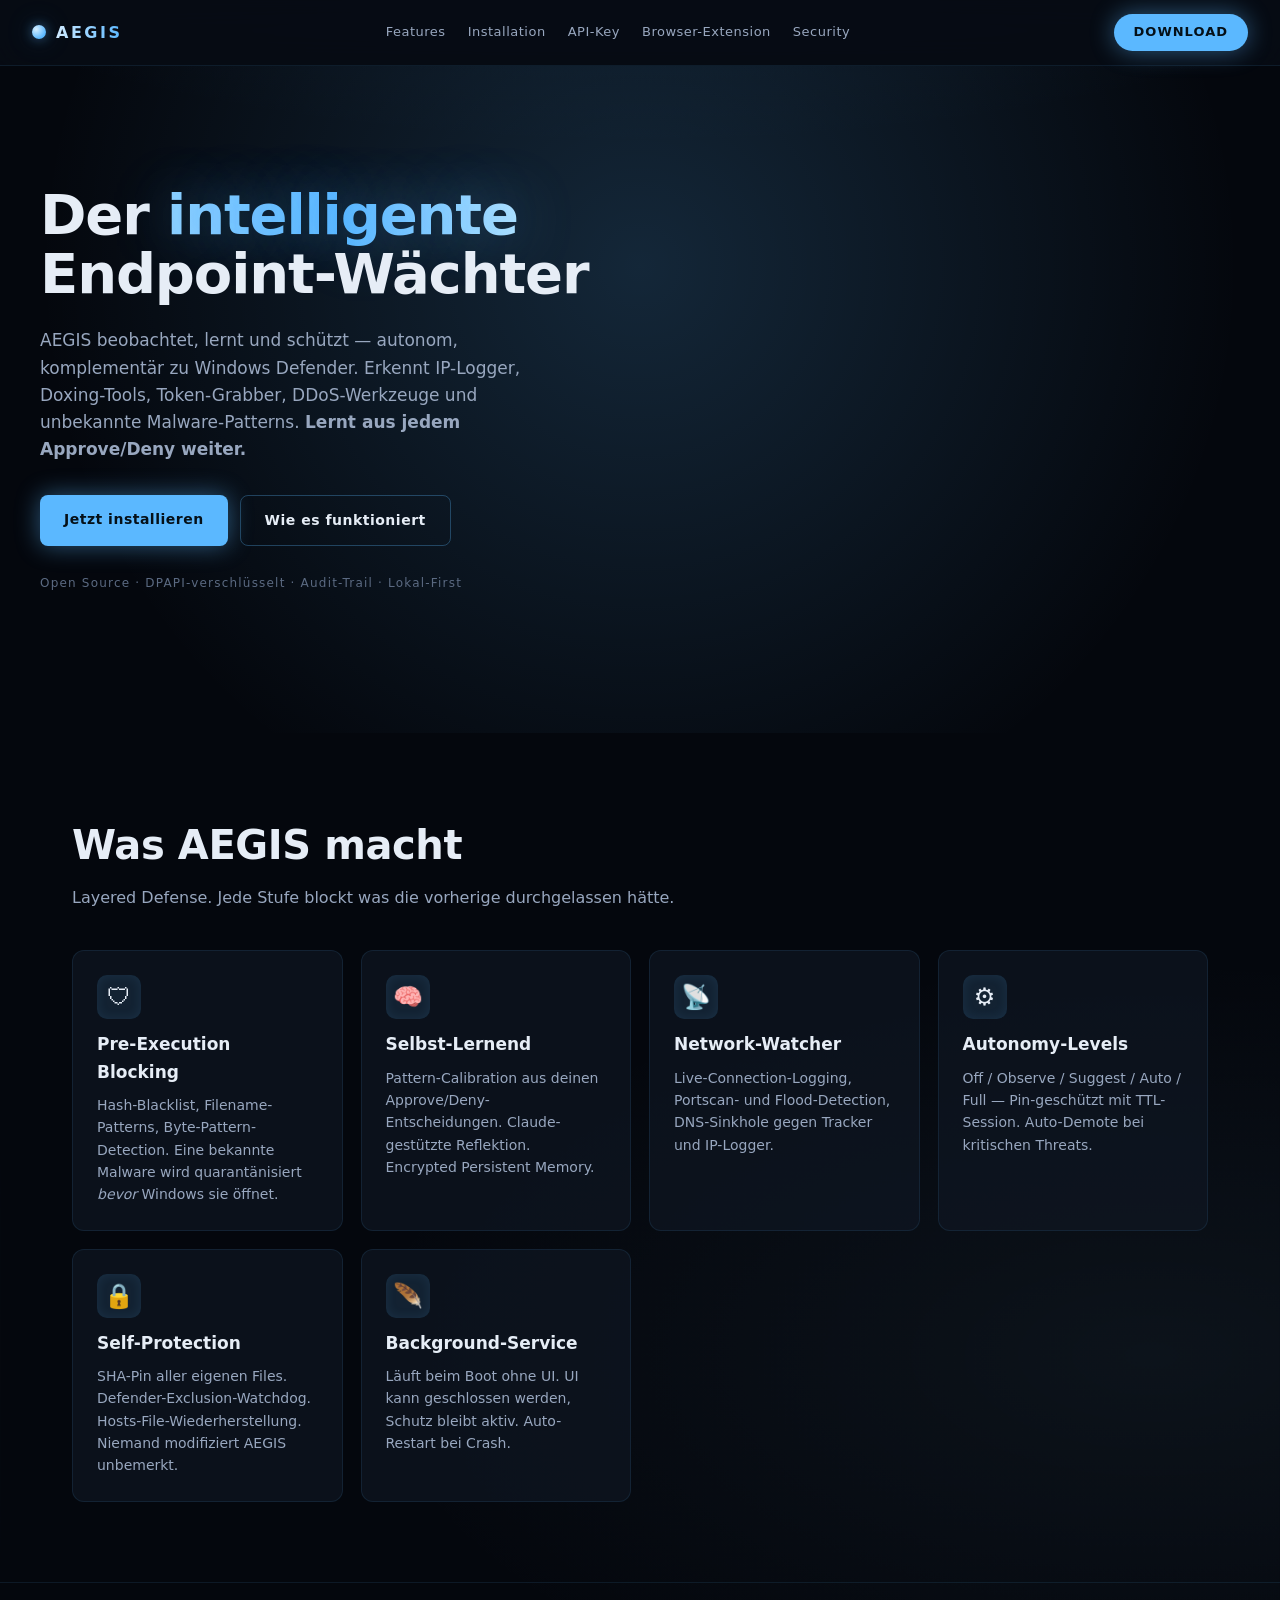
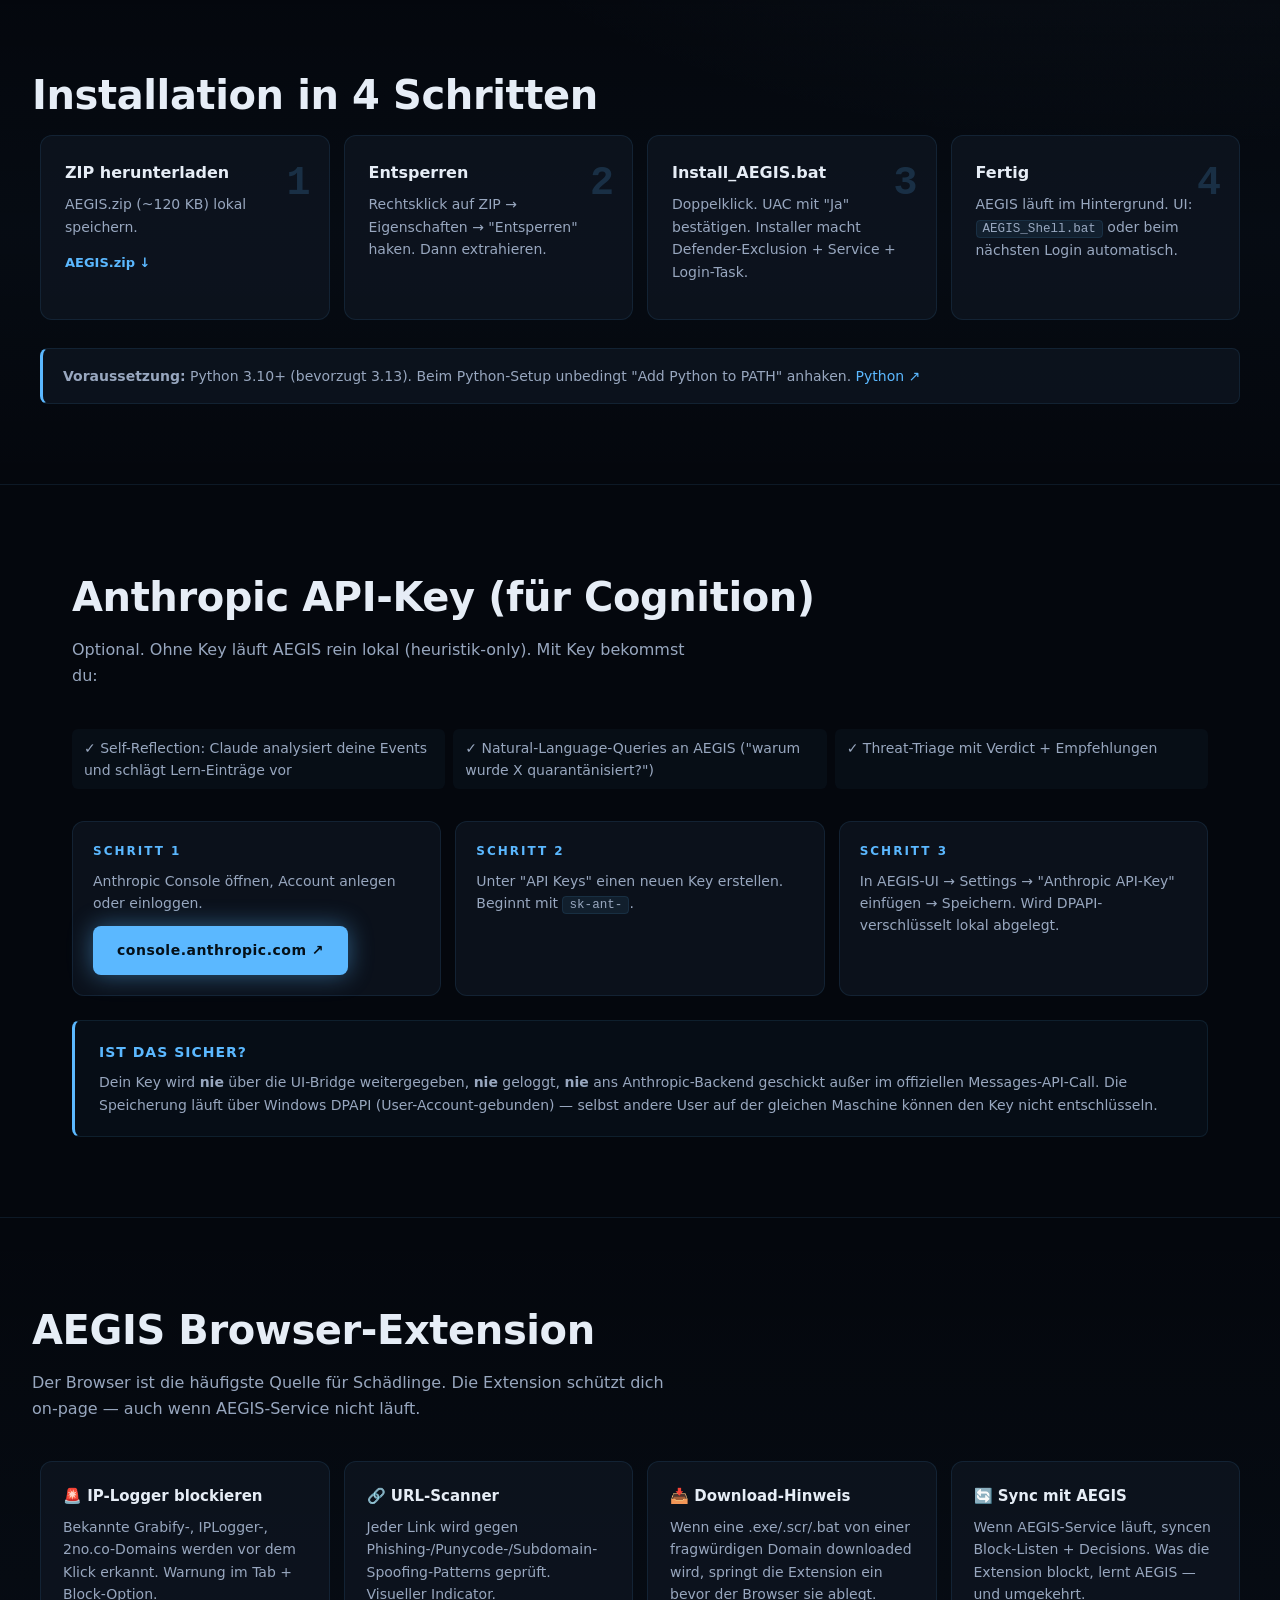
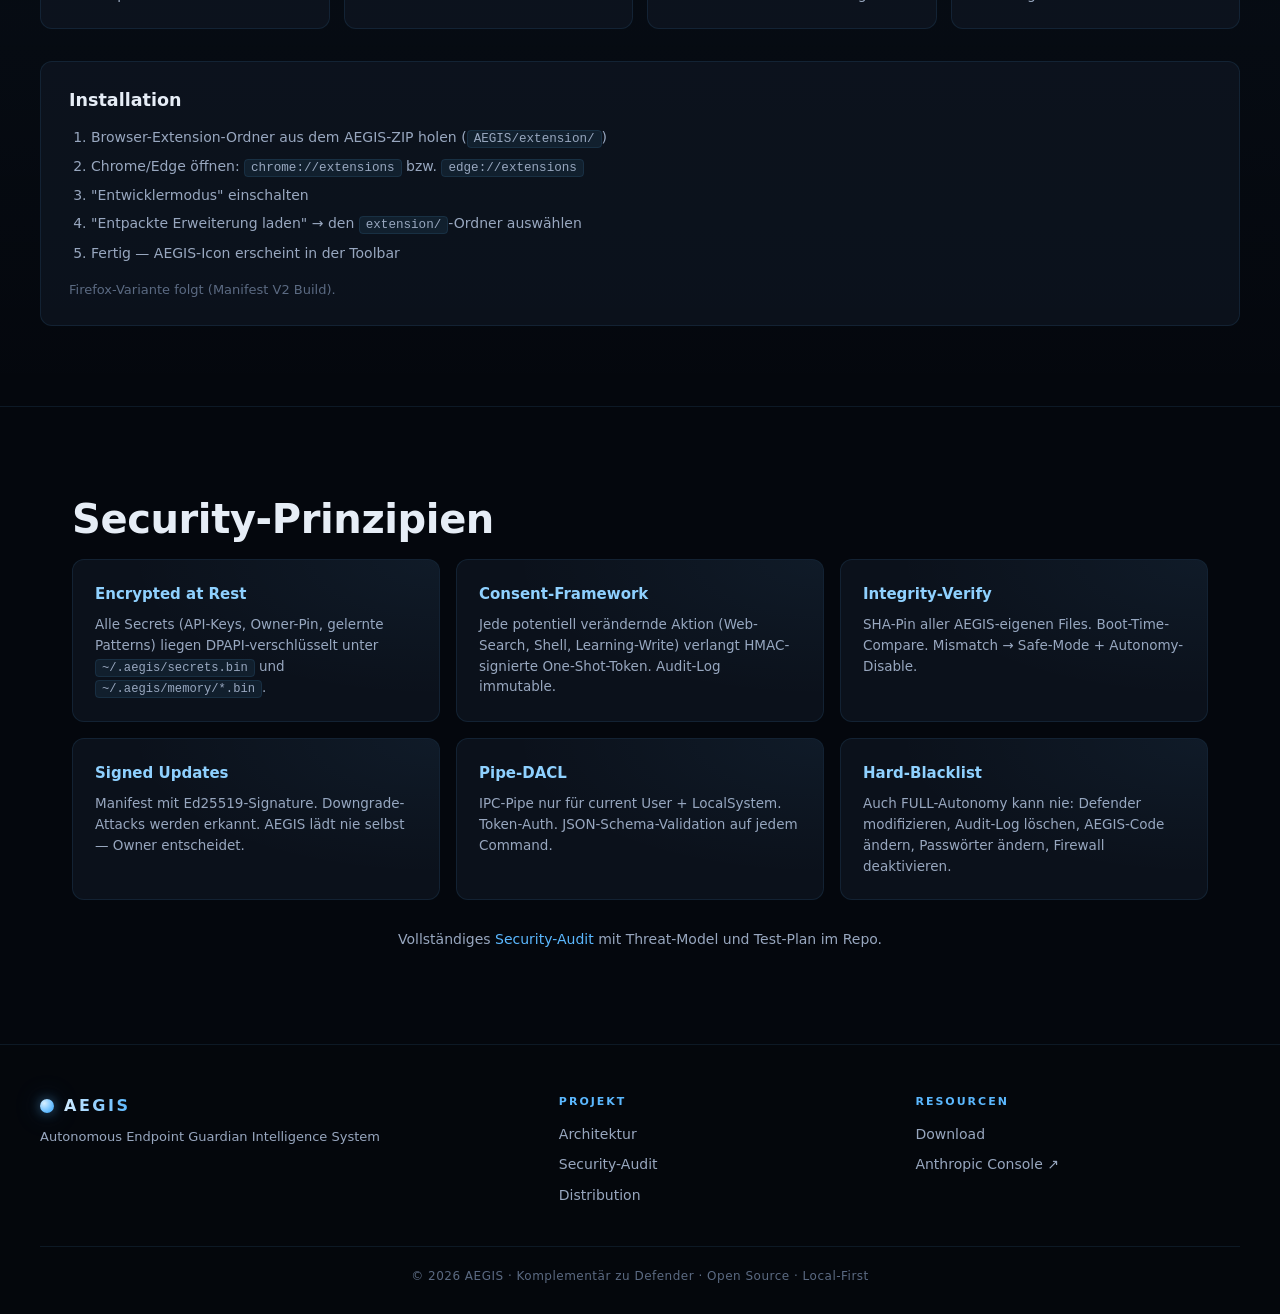
==== website/index.html @ 9c1d5b01 "AEGIS v2.1.0 - Security-Ops UI, persistent learning baseline, hardened watchers, full-scan + quarant" ====
<!DOCTYPE html>
<html lang="de">
<head>
<meta charset="utf-8">
<title>AEGIS — Autonomous Endpoint Guardian</title>
<meta name="viewport" content="width=device-width, initial-scale=1">
<meta name="description" content="AEGIS — der intelligente Endpoint-Wächter. Komplementär zu Defender. Lernt selbständig. Open Source.">
<link rel="stylesheet" href="style.css">
</head>
<body>

<header class="topbar">
  <div class="brand">
    <span class="logo-dot"></span>
    <span class="logo-text">AEGIS</span>
  </div>
  <nav>
    <a href="#features">Features</a>
    <a href="#install">Installation</a>
    <a href="#api">API-Key</a>
    <a href="#extension">Browser-Extension</a>
    <a href="#security">Security</a>
  </nav>
  <a class="cta-pill" href="#install">Download</a>
</header>

<!-- HERO -->
<section class="hero">
  <div class="hero-glow"></div>
  <div class="hero-grid">
    <div class="hero-left">
      <h1>
        Der <span class="gradient-text">intelligente</span><br>
        Endpoint-Wächter
      </h1>
      <p class="hero-sub">
        AEGIS beobachtet, lernt und schützt — autonom, komplementär zu
        Windows Defender. Erkennt IP-Logger, Doxing-Tools, Token-Grabber,
        DDoS-Werkzeuge und unbekannte Malware-Patterns. <strong>Lernt aus jedem
        Approve/Deny weiter.</strong>
      </p>
      <div class="hero-buttons">
        <a href="#install" class="btn btn-primary">Jetzt installieren</a>
        <a href="#features" class="btn btn-ghost">Wie es funktioniert</a>
      </div>
      <div class="hero-trust">
        <span>Open Source · DPAPI-verschlüsselt · Audit-Trail · Lokal-First</span>
      </div>
    </div>
    <div class="hero-right">
      <canvas id="hero-brain" aria-hidden="true"></canvas>
    </div>
  </div>
</section>

<!-- FEATURES -->
<section id="features" class="section">
  <h2>Was AEGIS macht</h2>
  <p class="section-sub">Layered Defense. Jede Stufe blockt was die vorherige durchgelassen hätte.</p>
  <div class="feature-grid">
    <div class="feature">
      <div class="feature-icon">🛡</div>
      <h3>Pre-Execution Blocking</h3>
      <p>Hash-Blacklist, Filename-Patterns, Byte-Pattern-Detection. Eine bekannte Malware wird quarantänisiert <em>bevor</em> Windows sie öffnet.</p>
    </div>
    <div class="feature">
      <div class="feature-icon">🧠</div>
      <h3>Selbst-Lernend</h3>
      <p>Pattern-Calibration aus deinen Approve/Deny-Entscheidungen. Claude-gestützte Reflektion. Encrypted Persistent Memory.</p>
    </div>
    <div class="feature">
      <div class="feature-icon">📡</div>
      <h3>Network-Watcher</h3>
      <p>Live-Connection-Logging, Portscan- und Flood-Detection, DNS-Sinkhole gegen Tracker und IP-Logger.</p>
    </div>
    <div class="feature">
      <div class="feature-icon">⚙</div>
      <h3>Autonomy-Levels</h3>
      <p>Off / Observe / Suggest / Auto / Full — Pin-geschützt mit TTL-Session. Auto-Demote bei kritischen Threats.</p>
    </div>
    <div class="feature">
      <div class="feature-icon">🔒</div>
      <h3>Self-Protection</h3>
      <p>SHA-Pin aller eigenen Files. Defender-Exclusion-Watchdog. Hosts-File-Wiederherstellung. Niemand modifiziert AEGIS unbemerkt.</p>
    </div>
    <div class="feature">
      <div class="feature-icon">🪶</div>
      <h3>Background-Service</h3>
      <p>Läuft beim Boot ohne UI. UI kann geschlossen werden, Schutz bleibt aktiv. Auto-Restart bei Crash.</p>
    </div>
  </div>
</section>

<!-- INSTALL -->
<section id="install" class="section section-alt">
  <h2>Installation in 4 Schritten</h2>
  <div class="steps">
    <div class="step">
      <div class="step-n">1</div>
      <h3>ZIP herunterladen</h3>
      <p>AEGIS.zip (~120 KB) lokal speichern.</p>
      <a class="step-link" href="AEGIS.zip">AEGIS.zip ↓</a>
    </div>
    <div class="step">
      <div class="step-n">2</div>
      <h3>Entsperren</h3>
      <p>Rechtsklick auf ZIP → Eigenschaften → "Entsperren" haken. Dann extrahieren.</p>
    </div>
    <div class="step">
      <div class="step-n">3</div>
      <h3>Install_AEGIS.bat</h3>
      <p>Doppelklick. UAC mit "Ja" bestätigen. Installer macht Defender-Exclusion + Service + Login-Task.</p>
    </div>
    <div class="step">
      <div class="step-n">4</div>
      <h3>Fertig</h3>
      <p>AEGIS läuft im Hintergrund. UI: <code>AEGIS_Shell.bat</code> oder beim nächsten Login automatisch.</p>
    </div>
  </div>
  <div class="install-note">
    <strong>Voraussetzung:</strong> Python 3.10+ (bevorzugt 3.13).
    Beim Python-Setup unbedingt "Add Python to PATH" anhaken.
    <a href="https://www.python.org/downloads/" target="_blank" rel="noreferrer">Python ↗</a>
  </div>
</section>

<!-- API KEY -->
<section id="api" class="section">
  <h2>Anthropic API-Key (für Cognition)</h2>
  <p class="section-sub">Optional. Ohne Key läuft AEGIS rein lokal (heuristik-only). Mit Key bekommst du:</p>
  <ul class="benefits">
    <li>✓ Self-Reflection: Claude analysiert deine Events und schlägt Lern-Einträge vor</li>
    <li>✓ Natural-Language-Queries an AEGIS ("warum wurde X quarantänisiert?")</li>
    <li>✓ Threat-Triage mit Verdict + Empfehlungen</li>
  </ul>

  <div class="api-flow">
    <div class="api-step">
      <h3>Schritt 1</h3>
      <p>Anthropic Console öffnen, Account anlegen oder einloggen.</p>
      <a class="btn btn-primary" href="https://console.anthropic.com/" target="_blank" rel="noreferrer">console.anthropic.com ↗</a>
    </div>
    <div class="api-step">
      <h3>Schritt 2</h3>
      <p>Unter "API Keys" einen neuen Key erstellen. Beginnt mit <code>sk-ant-</code>.</p>
    </div>
    <div class="api-step">
      <h3>Schritt 3</h3>
      <p>In AEGIS-UI → Settings → "Anthropic API-Key" einfügen → Speichern. Wird DPAPI-verschlüsselt lokal abgelegt.</p>
    </div>
  </div>

  <div class="api-safety">
    <h4>Ist das sicher?</h4>
    <p>
      Dein Key wird <strong>nie</strong> über die UI-Bridge weitergegeben, <strong>nie</strong> geloggt,
      <strong>nie</strong> ans Anthropic-Backend geschickt außer im offiziellen Messages-API-Call.
      Die Speicherung läuft über Windows DPAPI (User-Account-gebunden) — selbst andere User auf der
      gleichen Maschine können den Key nicht entschlüsseln.
    </p>
  </div>
</section>

<!-- BROWSER EXTENSION -->
<section id="extension" class="section section-alt">
  <h2>AEGIS Browser-Extension</h2>
  <p class="section-sub">Der Browser ist die häufigste Quelle für Schädlinge. Die Extension schützt dich on-page — auch wenn AEGIS-Service nicht läuft.</p>
  <div class="ext-grid">
    <div class="ext-feature">
      <h3>🚨 IP-Logger blockieren</h3>
      <p>Bekannte Grabify-, IPLogger-, 2no.co-Domains werden vor dem Klick erkannt. Warnung im Tab + Block-Option.</p>
    </div>
    <div class="ext-feature">
      <h3>🔗 URL-Scanner</h3>
      <p>Jeder Link wird gegen Phishing-/Punycode-/Subdomain-Spoofing-Patterns geprüft. Visueller Indicator.</p>
    </div>
    <div class="ext-feature">
      <h3>📥 Download-Hinweis</h3>
      <p>Wenn eine .exe/.scr/.bat von einer fragwürdigen Domain downloaded wird, springt die Extension ein bevor der Browser sie ablegt.</p>
    </div>
    <div class="ext-feature">
      <h3>🔄 Sync mit AEGIS</h3>
      <p>Wenn AEGIS-Service läuft, syncen Block-Listen + Decisions. Was die Extension blockt, lernt AEGIS — und umgekehrt.</p>
    </div>
  </div>

  <div class="ext-download">
    <h3>Installation</h3>
    <ol>
      <li>Browser-Extension-Ordner aus dem AEGIS-ZIP holen (<code>AEGIS/extension/</code>)</li>
      <li>Chrome/Edge öffnen: <code>chrome://extensions</code> bzw. <code>edge://extensions</code></li>
      <li>"Entwicklermodus" einschalten</li>
      <li>"Entpackte Erweiterung laden" → den <code>extension/</code>-Ordner auswählen</li>
      <li>Fertig — AEGIS-Icon erscheint in der Toolbar</li>
    </ol>
    <p class="ext-firefox-note">Firefox-Variante folgt (Manifest V2 Build).</p>
  </div>
</section>

<!-- SECURITY -->
<section id="security" class="section">
  <h2>Security-Prinzipien</h2>
  <div class="security-grid">
    <div class="sec-item">
      <h3>Encrypted at Rest</h3>
      <p>Alle Secrets (API-Keys, Owner-Pin, gelernte Patterns) liegen DPAPI-verschlüsselt unter <code>~/.aegis/secrets.bin</code> und <code>~/.aegis/memory/*.bin</code>.</p>
    </div>
    <div class="sec-item">
      <h3>Consent-Framework</h3>
      <p>Jede potentiell verändernde Aktion (Web-Search, Shell, Learning-Write) verlangt HMAC-signierte One-Shot-Token. Audit-Log immutable.</p>
    </div>
    <div class="sec-item">
      <h3>Integrity-Verify</h3>
      <p>SHA-Pin aller AEGIS-eigenen Files. Boot-Time-Compare. Mismatch → Safe-Mode + Autonomy-Disable.</p>
    </div>
    <div class="sec-item">
      <h3>Signed Updates</h3>
      <p>Manifest mit Ed25519-Signature. Downgrade-Attacks werden erkannt. AEGIS lädt nie selbst — Owner entscheidet.</p>
    </div>
    <div class="sec-item">
      <h3>Pipe-DACL</h3>
      <p>IPC-Pipe nur für current User + LocalSystem. Token-Auth. JSON-Schema-Validation auf jedem Command.</p>
    </div>
    <div class="sec-item">
      <h3>Hard-Blacklist</h3>
      <p>Auch FULL-Autonomy kann nie: Defender modifizieren, Audit-Log löschen, AEGIS-Code ändern, Passwörter ändern, Firewall deaktivieren.</p>
    </div>
  </div>
  <p class="security-link">
    Vollständiges <a href="docs/AEGIS_SECURITY_AUDIT.md">Security-Audit</a> mit Threat-Model und Test-Plan im Repo.
  </p>
</section>

<!-- FOOTER -->
<footer>
  <div class="footer-grid">
    <div>
      <div class="brand"><span class="logo-dot"></span><span class="logo-text">AEGIS</span></div>
      <p>Autonomous Endpoint Guardian Intelligence System</p>
    </div>
    <div>
      <h4>Projekt</h4>
      <a href="docs/AEGIS_V2_ARCHITECTURE.md">Architektur</a>
      <a href="docs/AEGIS_SECURITY_AUDIT.md">Security-Audit</a>
      <a href="docs/AEGIS_DISTRIBUTION.md">Distribution</a>
    </div>
    <div>
      <h4>Resourcen</h4>
      <a href="AEGIS.zip">Download</a>
      <a href="https://console.anthropic.com/" target="_blank" rel="noreferrer">Anthropic Console ↗</a>
    </div>
  </div>
  <div class="footer-base">
    © 2026 AEGIS · Komplementär zu Defender · Open Source · Local-First
  </div>
</footer>

<script src="script.js"></script>
</body>
</html>
---- website/style.css ----
/* AEGIS Website — Dark Mode + Blue Glow */

:root {
  --bg-0:        #04070d;
  --bg-1:        #0a0f18;
  --bg-card:     rgba(16, 24, 36, 0.65);
  --bg-card-hi:  rgba(28, 40, 56, 0.78);
  --border:      rgba(91, 184, 255, 0.10);
  --border-hi:   rgba(91, 184, 255, 0.30);

  --fg:          #e6edf6;
  --fg-mute:     #98a7bf;
  --fg-faint:    #5b6a82;

  --accent:      #5bb8ff;
  --accent-hi:   #8fd1ff;
  --accent-deep: #1d5c9c;
  --accent-glow: rgba(91, 184, 255, 0.45);

  --ok:          #4ade80;
  --warn:        #facc15;
  --threat:      #f97373;
  --radius:      12px;
  --radius-sm:   8px;
  --shadow:      0 8px 40px rgba(91, 184, 255, 0.06);
}

* { box-sizing: border-box; }

html, body {
  margin: 0;
  background: var(--bg-0);
  color: var(--fg);
  font: 15px/1.6 "Inter", "Segoe UI Variable", "Segoe UI", system-ui, sans-serif;
  -webkit-font-smoothing: antialiased;
  scroll-behavior: smooth;
}

body {
  background:
    radial-gradient(ellipse 1200px 600px at 50% -10%, rgba(91, 184, 255, 0.12), transparent),
    radial-gradient(ellipse 800px 400px at 90% 30%, rgba(143, 209, 255, 0.06), transparent),
    var(--bg-0);
  min-height: 100vh;
}

a { color: var(--accent); text-decoration: none; transition: color 120ms; }
a:hover { color: var(--accent-hi); }

code {
  background: rgba(91, 184, 255, 0.08);
  border: 1px solid var(--border);
  border-radius: 4px;
  padding: 1px 6px;
  font-family: "JetBrains Mono", "Cascadia Code", "Consolas", monospace;
  font-size: 0.9em;
}

/* ============ TOPBAR ============ */
.topbar {
  position: sticky;
  top: 0;
  z-index: 100;
  display: flex;
  align-items: center;
  gap: 24px;
  padding: 14px 32px;
  background: rgba(8, 12, 20, 0.85);
  backdrop-filter: blur(16px) saturate(140%);
  border-bottom: 1px solid var(--border);
}

.brand {
  display: flex;
  align-items: center;
  gap: 10px;
  font-weight: 700;
  letter-spacing: 2.5px;
}

.logo-dot {
  width: 14px;
  height: 14px;
  border-radius: 50%;
  background: radial-gradient(circle at 30% 30%, #d6efff, var(--accent) 70%);
  box-shadow: 0 0 12px var(--accent-glow),
              0 0 28px rgba(91, 184, 255, 0.25);
}

.logo-text {
  background: linear-gradient(90deg, #cfeaff, var(--accent));
  -webkit-background-clip: text;
  background-clip: text;
  color: transparent;
  font-size: 16px;
}

.topbar nav {
  display: flex;
  gap: 22px;
  flex: 1;
  justify-content: center;
}

.topbar nav a {
  color: var(--fg-mute);
  font-size: 13px;
  font-weight: 500;
  letter-spacing: 0.5px;
}

.topbar nav a:hover {
  color: var(--accent);
}

.cta-pill {
  padding: 8px 20px;
  background: var(--accent);
  color: #051018;
  border-radius: 999px;
  font-weight: 700;
  font-size: 13px;
  letter-spacing: 1px;
  text-transform: uppercase;
  box-shadow: 0 0 24px var(--accent-glow);
  transition: transform 120ms, box-shadow 200ms;
}

.cta-pill:hover {
  transform: translateY(-1px);
  color: #051018;
  box-shadow: 0 0 32px rgba(91, 184, 255, 0.65);
}

/* ============ HERO ============ */
.hero {
  position: relative;
  padding: 80px 32px 100px;
  overflow: hidden;
}

.hero-glow {
  position: absolute;
  inset: 0;
  background: radial-gradient(circle 600px at 50% 30%,
              rgba(91, 184, 255, 0.18), transparent);
  pointer-events: none;
}

.hero-grid {
  position: relative;
  max-width: 1200px;
  margin: 0 auto;
  display: grid;
  grid-template-columns: 1.05fr 0.95fr;
  gap: 48px;
  align-items: center;
}

.hero-left h1 {
  margin: 0 0 24px;
  font-size: clamp(36px, 5vw, 56px);
  line-height: 1.05;
  font-weight: 700;
  letter-spacing: -0.02em;
}

.gradient-text {
  background: linear-gradient(90deg, #8fd1ff, var(--accent), #b0e2ff);
  -webkit-background-clip: text;
  background-clip: text;
  color: transparent;
  text-shadow: 0 0 60px var(--accent-glow);
}

.hero-sub {
  font-size: 17px;
  color: var(--fg-mute);
  margin: 0 0 32px;
  max-width: 540px;
}

.hero-buttons {
  display: flex;
  gap: 12px;
  margin-bottom: 28px;
}

.btn {
  display: inline-block;
  padding: 13px 24px;
  border-radius: var(--radius-sm);
  font-weight: 600;
  font-size: 14px;
  letter-spacing: 0.5px;
  transition: transform 120ms, box-shadow 200ms, background 120ms;
  cursor: pointer;
  border: 0;
}

.btn-primary {
  background: var(--accent);
  color: #051018;
  box-shadow: 0 0 24px var(--accent-glow);
}
.btn-primary:hover {
  transform: translateY(-1px);
  box-shadow: 0 0 36px rgba(91, 184, 255, 0.55);
  color: #051018;
}

.btn-ghost {
  background: transparent;
  color: var(--fg);
  border: 1px solid var(--border-hi);
}
.btn-ghost:hover {
  background: rgba(91, 184, 255, 0.10);
  border-color: var(--accent);
}

.hero-trust {
  color: var(--fg-faint);
  font-size: 12px;
  letter-spacing: 1.2px;
}

.hero-right {
  position: relative;
  aspect-ratio: 1;
  max-height: 480px;
}

#hero-brain {
  width: 100%;
  height: 100%;
  cursor: grab;
}
#hero-brain:active { cursor: grabbing; }

/* ============ SECTIONS ============ */
.section {
  padding: 80px 32px;
  max-width: 1200px;
  margin: 0 auto;
}

.section-alt {
  background: linear-gradient(180deg, transparent, rgba(91, 184, 255, 0.025), transparent);
  border-top: 1px solid var(--border);
  border-bottom: 1px solid var(--border);
  max-width: 100%;
}
.section-alt > * { max-width: 1200px; margin-left: auto; margin-right: auto; }

.section h2 {
  font-size: clamp(28px, 3.5vw, 40px);
  margin: 0 0 8px;
  letter-spacing: -0.01em;
}

.section-sub {
  color: var(--fg-mute);
  font-size: 16px;
  margin: 0 0 40px;
  max-width: 640px;
}

/* ============ FEATURES ============ */
.feature-grid {
  display: grid;
  grid-template-columns: repeat(auto-fit, minmax(260px, 1fr));
  gap: 18px;
}

.feature {
  background: var(--bg-card);
  border: 1px solid var(--border);
  border-radius: var(--radius);
  padding: 24px;
  transition: border-color 200ms, transform 200ms, box-shadow 200ms;
}

.feature:hover {
  border-color: var(--border-hi);
  transform: translateY(-2px);
  box-shadow: 0 8px 32px rgba(91, 184, 255, 0.08);
}

.feature-icon {
  font-size: 24px;
  margin-bottom: 12px;
  display: inline-block;
  width: 44px;
  height: 44px;
  line-height: 44px;
  text-align: center;
  border-radius: 10px;
  background: rgba(91, 184, 255, 0.10);
  box-shadow: inset 0 0 12px rgba(91, 184, 255, 0.10);
}

.feature h3 {
  font-size: 17px;
  margin: 0 0 8px;
  font-weight: 600;
}

.feature p {
  color: var(--fg-mute);
  font-size: 14px;
  margin: 0;
  line-height: 1.6;
}

/* ============ INSTALL STEPS ============ */
.steps {
  display: grid;
  grid-template-columns: repeat(auto-fit, minmax(220px, 1fr));
  gap: 14px;
  margin-bottom: 28px;
}

.step {
  background: var(--bg-card);
  border: 1px solid var(--border);
  border-radius: var(--radius);
  padding: 24px;
  position: relative;
}

.step-n {
  position: absolute;
  top: 16px; right: 18px;
  font-size: 40px;
  font-weight: 700;
  color: rgba(91, 184, 255, 0.18);
  font-family: "JetBrains Mono", monospace;
}

.step h3 { margin: 0 0 8px; font-size: 16px; }
.step p { color: var(--fg-mute); font-size: 14px; margin: 0 0 12px; }
.step-link { font-size: 13px; font-weight: 600; }

.install-note {
  background: var(--bg-card);
  border: 1px solid var(--border);
  border-left: 3px solid var(--accent);
  border-radius: var(--radius-sm);
  padding: 16px 20px;
  color: var(--fg-mute);
  font-size: 14px;
}

/* ============ API SECTION ============ */
.benefits {
  list-style: none;
  padding: 0;
  margin: 0 0 32px;
  display: grid;
  grid-template-columns: repeat(auto-fit, minmax(280px, 1fr));
  gap: 8px;
}
.benefits li {
  color: var(--fg-mute);
  font-size: 14px;
  padding: 8px 12px;
  background: rgba(91, 184, 255, 0.04);
  border-radius: 6px;
}

.api-flow {
  display: grid;
  grid-template-columns: repeat(auto-fit, minmax(260px, 1fr));
  gap: 14px;
  margin-bottom: 24px;
}

.api-step {
  background: var(--bg-card);
  border: 1px solid var(--border);
  border-radius: var(--radius);
  padding: 20px;
}

.api-step h3 {
  font-size: 12px;
  color: var(--accent);
  letter-spacing: 2px;
  margin: 0 0 8px;
  text-transform: uppercase;
}

.api-step p { margin: 0 0 12px; font-size: 14px; color: var(--fg-mute); }

.api-safety {
  background: rgba(91, 184, 255, 0.04);
  border: 1px solid var(--border);
  border-left: 3px solid var(--accent);
  border-radius: var(--radius-sm);
  padding: 20px 24px;
}

.api-safety h4 {
  margin: 0 0 8px;
  color: var(--accent);
  font-size: 14px;
  letter-spacing: 1px;
  text-transform: uppercase;
}

.api-safety p { margin: 0; color: var(--fg-mute); font-size: 14px; }

/* ============ EXTENSION ============ */
.ext-grid {
  display: grid;
  grid-template-columns: repeat(auto-fit, minmax(260px, 1fr));
  gap: 14px;
  margin-bottom: 32px;
}

.ext-feature {
  background: var(--bg-card);
  border: 1px solid var(--border);
  border-radius: var(--radius);
  padding: 22px;
}
.ext-feature h3 { font-size: 15px; margin: 0 0 8px; }
.ext-feature p { color: var(--fg-mute); font-size: 14px; margin: 0; }

.ext-download {
  background: var(--bg-card);
  border: 1px solid var(--border);
  border-radius: var(--radius);
  padding: 24px 28px;
}
.ext-download h3 { margin: 0 0 12px; }
.ext-download ol { color: var(--fg-mute); padding-left: 22px; margin: 0 0 16px; }
.ext-download li { margin-bottom: 6px; font-size: 14px; }
.ext-firefox-note { color: var(--fg-faint); font-size: 13px; margin: 0; }

/* ============ SECURITY ============ */
.security-grid {
  display: grid;
  grid-template-columns: repeat(auto-fit, minmax(280px, 1fr));
  gap: 16px;
  margin-bottom: 28px;
}

.sec-item {
  background: var(--bg-card);
  border: 1px solid var(--border);
  border-radius: var(--radius);
  padding: 22px;
  position: relative;
  overflow: hidden;
}
.sec-item::before {
  content: "";
  position: absolute;
  inset: 0;
  background: radial-gradient(ellipse at top right,
              rgba(91, 184, 255, 0.06), transparent 60%);
  pointer-events: none;
}
.sec-item h3 { margin: 0 0 8px; font-size: 15px; color: var(--accent-hi); }
.sec-item p { color: var(--fg-mute); font-size: 13.5px; margin: 0; line-height: 1.55; }

.security-link {
  font-size: 14px;
  color: var(--fg-mute);
  text-align: center;
}

/* ============ FOOTER ============ */
footer {
  border-top: 1px solid var(--border);
  background: rgba(4, 7, 13, 0.6);
  padding: 48px 32px 32px;
}

.footer-grid {
  max-width: 1200px;
  margin: 0 auto 32px;
  display: grid;
  grid-template-columns: 1.5fr 1fr 1fr;
  gap: 32px;
}

.footer-grid > div p { color: var(--fg-mute); font-size: 13px; margin: 8px 0 0; }
.footer-grid h4 {
  color: var(--accent);
  font-size: 11px;
  letter-spacing: 2px;
  text-transform: uppercase;
  margin: 0 0 12px;
}
.footer-grid a {
  display: block;
  color: var(--fg-mute);
  font-size: 14px;
  margin-bottom: 8px;
}
.footer-grid a:hover { color: var(--accent); }

.footer-base {
  max-width: 1200px;
  margin: 0 auto;
  border-top: 1px solid var(--border);
  padding-top: 20px;
  color: var(--fg-faint);
  font-size: 12px;
  text-align: center;
  letter-spacing: 0.5px;
}

/* ============ RESPONSIVE ============ */
@media (max-width: 820px) {
  .topbar nav { display: none; }
  .hero { padding: 60px 20px 80px; }
  .hero-grid { grid-template-columns: 1fr; }
  .hero-right { max-height: 320px; }
  .section { padding: 60px 20px; }
  .footer-grid { grid-template-columns: 1fr; }
}
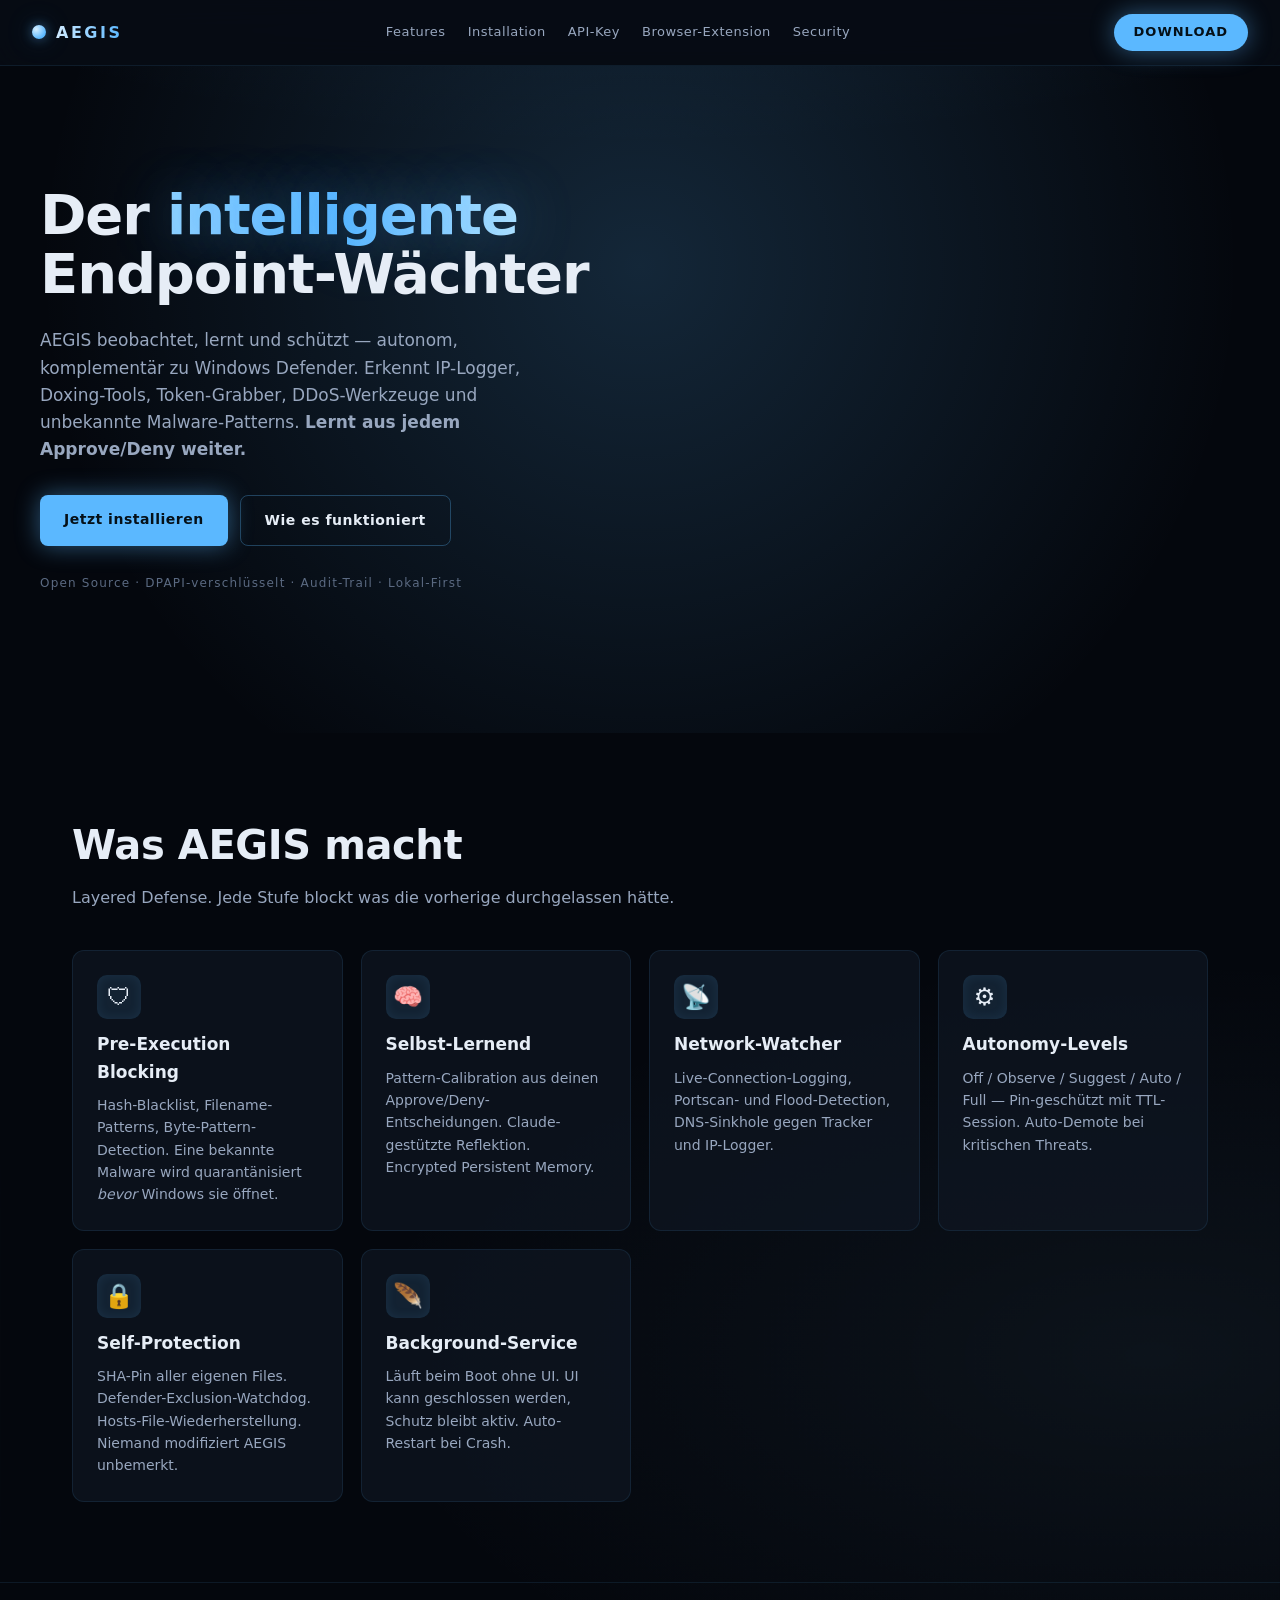
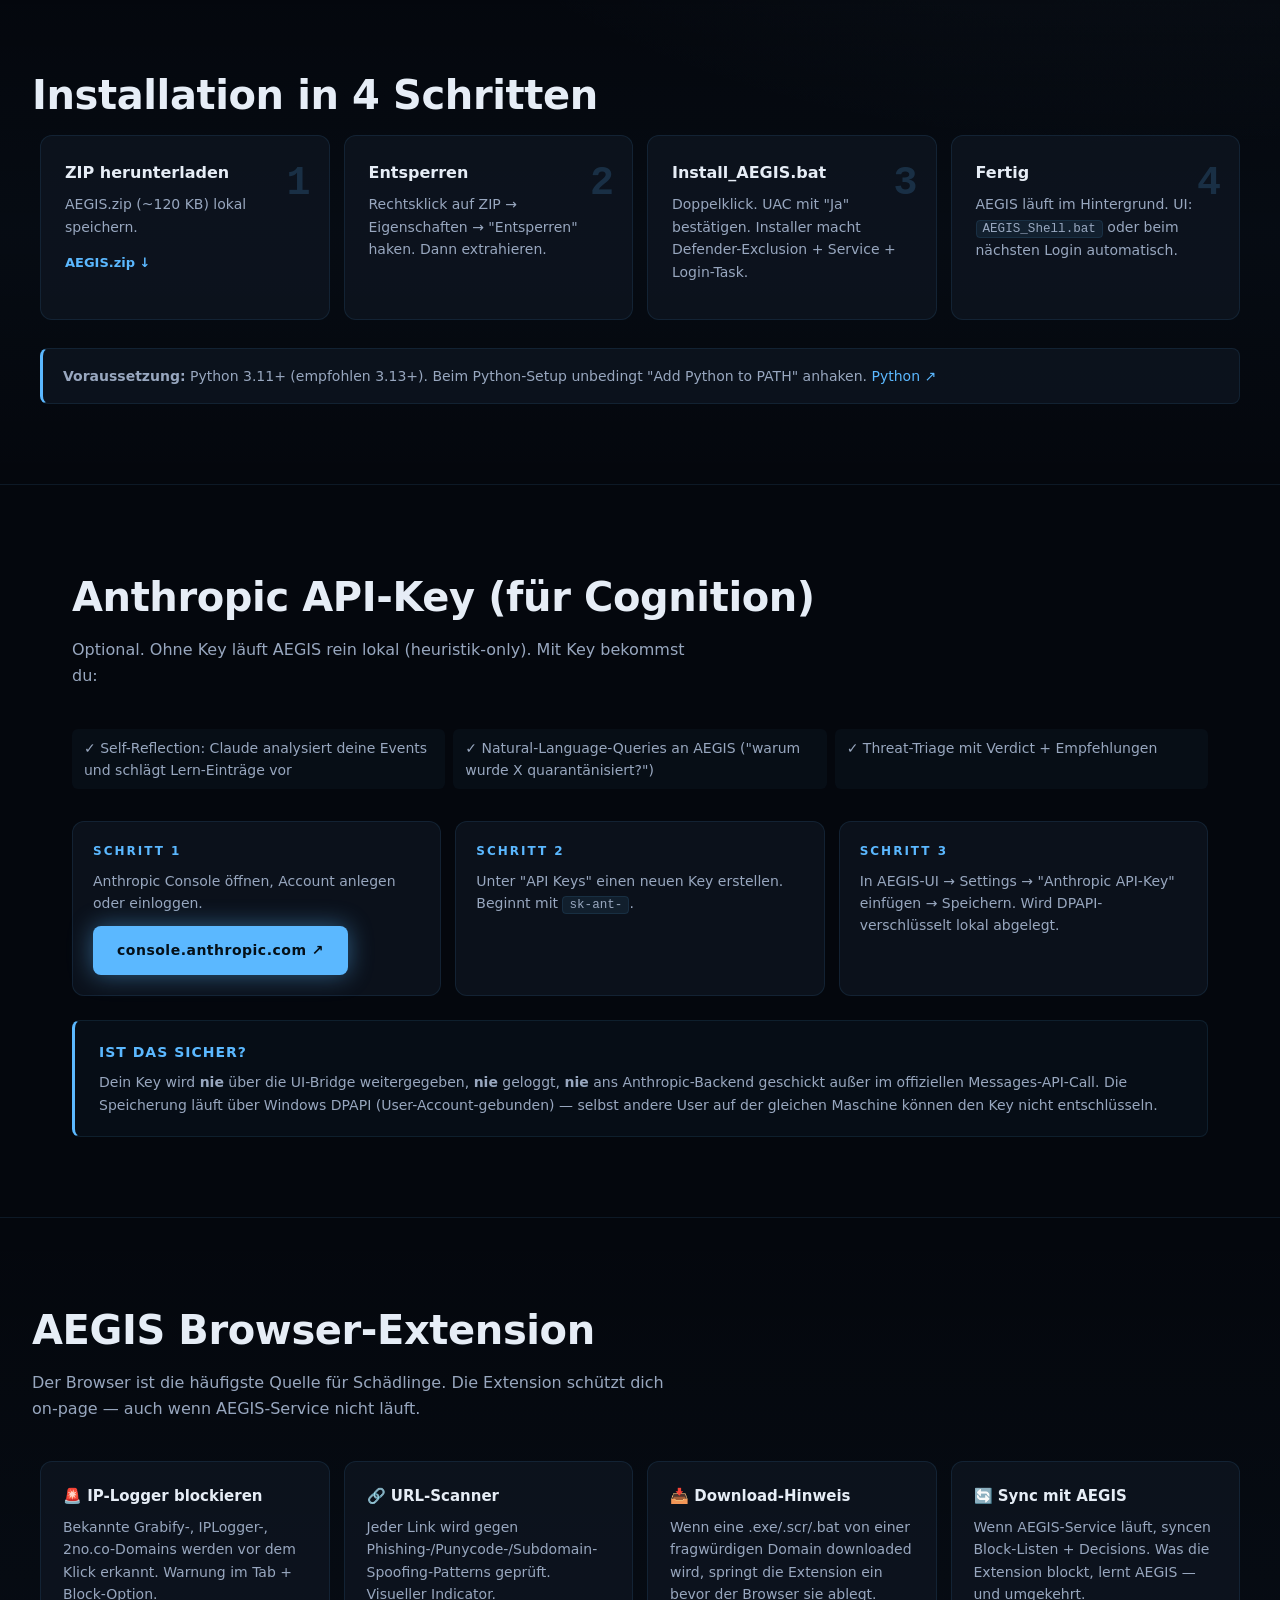
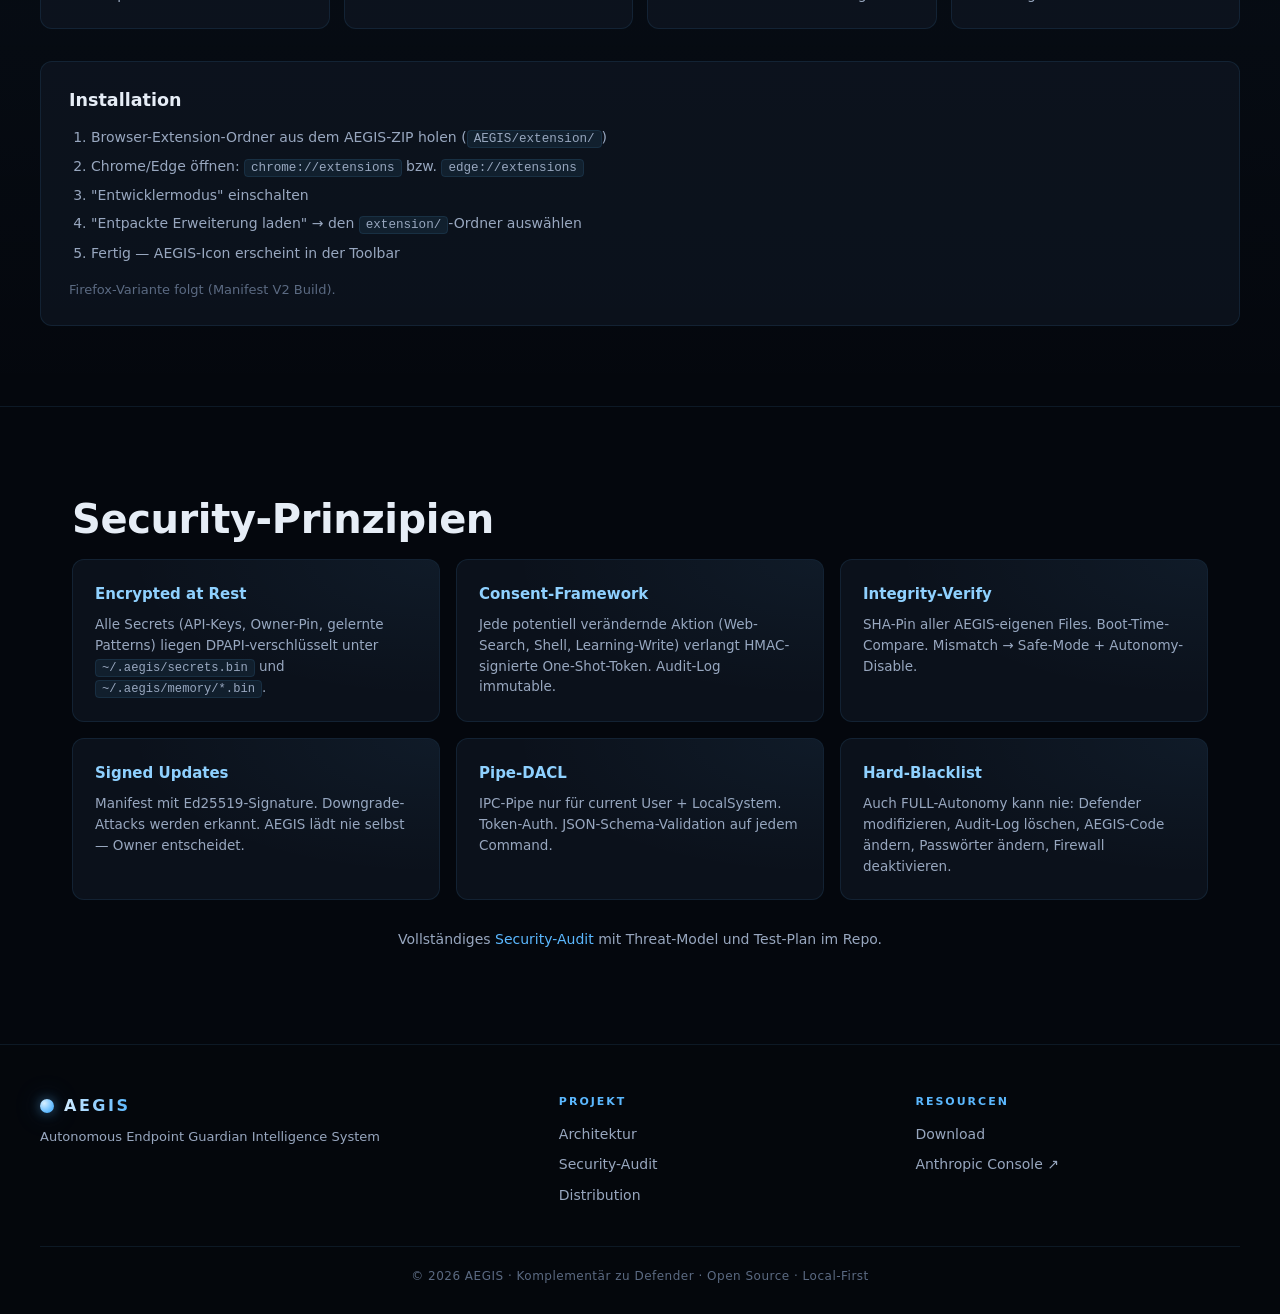
==== commit 186d79eb: "v2.6.19: Pre-Release-Audit-Politur + Versions-Bump (2.4.9 -> 2.6.19) Veraltete Modell-Verweise auf a" ====
--- a/website/index.html
+++ b/website/index.html
@@ -118,7 +118,7 @@
     </div>
   </div>
   <div class="install-note">
-    <strong>Voraussetzung:</strong> Python 3.10+ (bevorzugt 3.13).
+    <strong>Voraussetzung:</strong> Python 3.11+ (empfohlen 3.13+).
     Beim Python-Setup unbedingt "Add Python to PATH" anhaken.
     <a href="https://www.python.org/downloads/" target="_blank" rel="noreferrer">Python ↗</a>
   </div>
